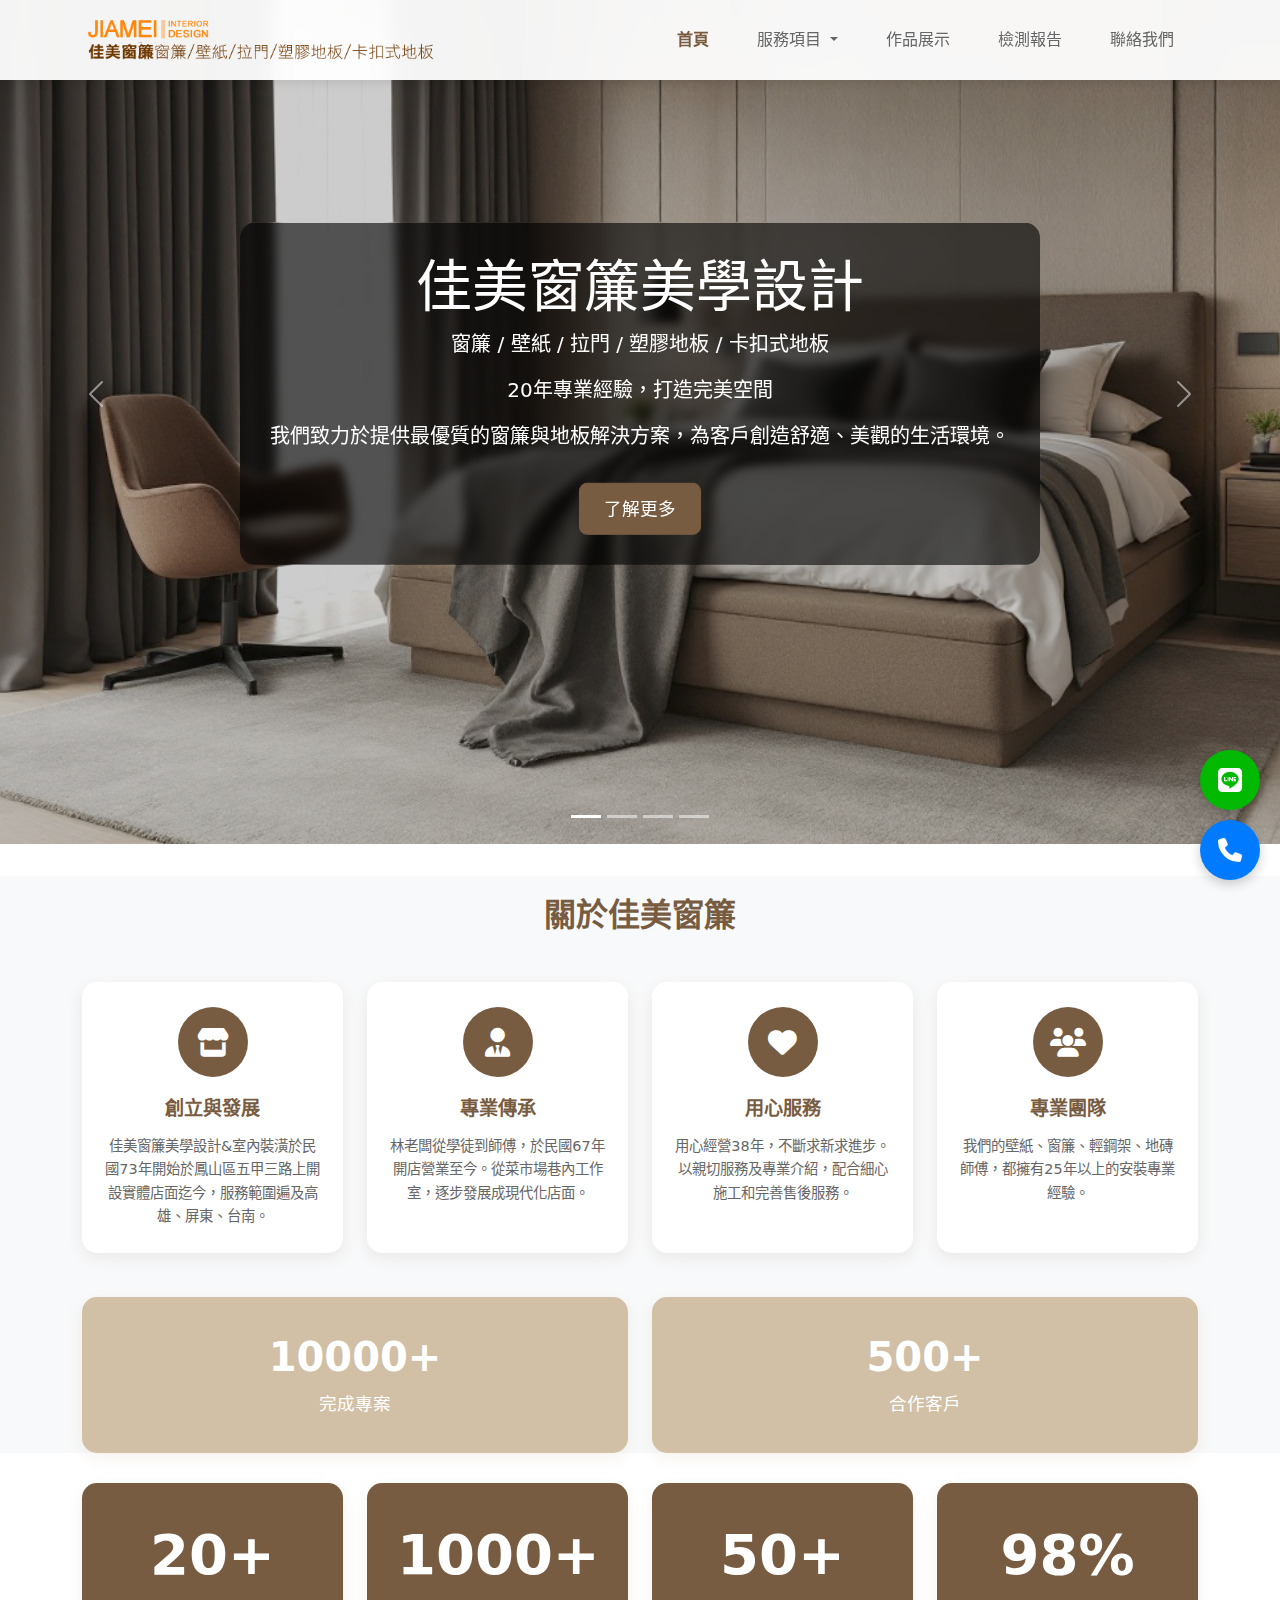
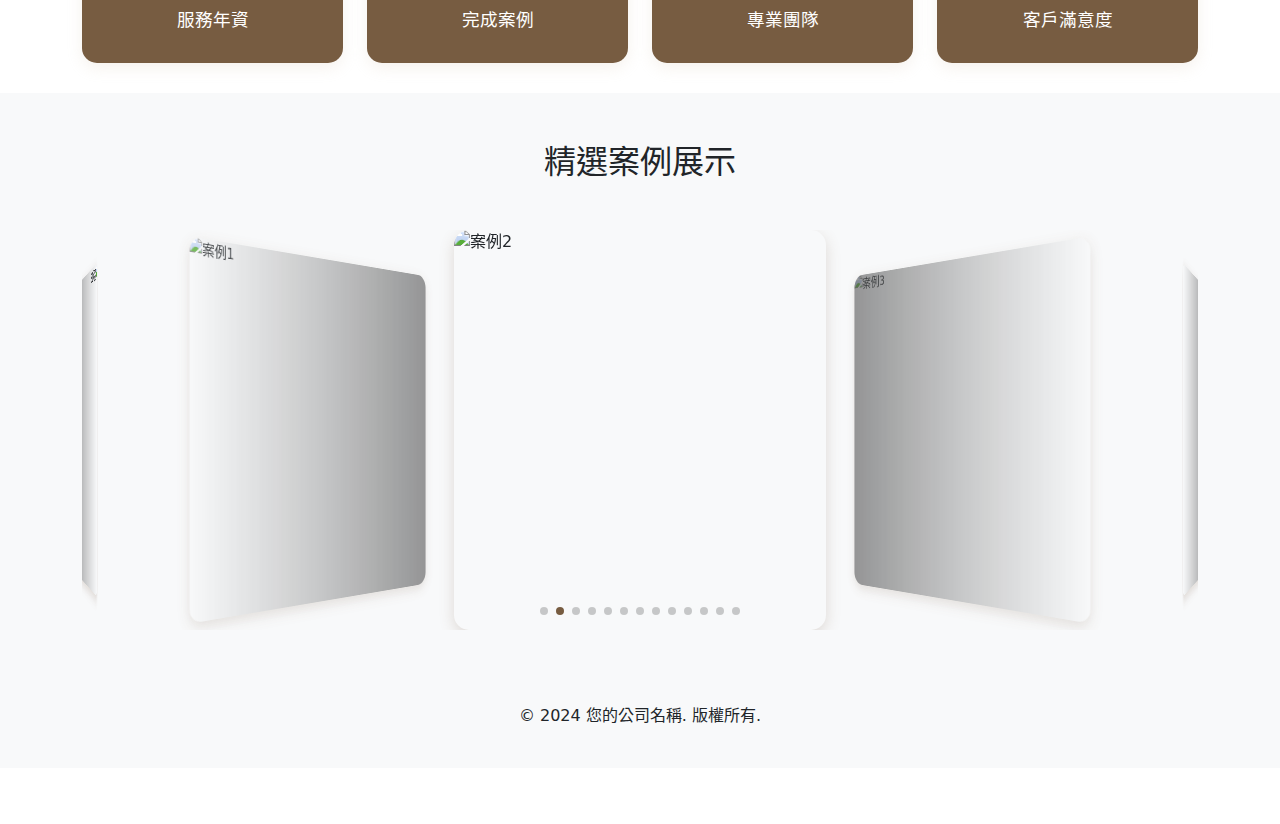
==== index.html @ 1e99ecb6 "20250117-1" ====
<!DOCTYPE html>
<html lang="zh-TW">
<head>
    <meta charset="UTF-8">
    <meta name="viewport" content="width=device-width, initial-scale=1.0">
    <title>首頁</title>
    <link href="https://cdn.jsdelivr.net/npm/bootstrap@5.3.0/dist/css/bootstrap.min.css" rel="stylesheet">
    <link href="styles/navbar.css" rel="stylesheet">
    <link href="styles/common.css" rel="stylesheet">
    <link href="styles/style.css" rel="stylesheet">
    <!-- Font Awesome -->
    <link rel="stylesheet" href="https://cdnjs.cloudflare.com/ajax/libs/font-awesome/6.5.1/css/all.min.css">
    <!-- Swiper CSS -->
    <link rel="stylesheet" href="https://cdn.jsdelivr.net/npm/swiper@11/swiper-bundle.min.css" />
</head>
<body>
    <!-- 導航欄 -->
    <nav class="navbar navbar-expand-lg navbar-light bg-light fixed-top">
        <div class="container">
            <a class="navbar-brand" href="index.html">
                <img src="img/logo.png" alt="品牌名稱" class="navbar-logo">
            </a>
            <button class="navbar-toggler" type="button" data-bs-toggle="collapse" data-bs-target="#navbarNav">
                <span class="navbar-toggler-icon"></span>
            </button>
            <div class="collapse navbar-collapse" id="navbarNav">
                <ul class="navbar-nav ms-auto">
                    <li class="nav-item">
                        <a class="nav-link active" href="index.html">首頁</a>
                    </li>
                    <li class="nav-item dropdown">
                        <a class="nav-link dropdown-toggle" href="#" id="servicesDropdown" role="button" 
                           data-bs-toggle="dropdown" aria-expanded="false">
                            服務項目
                        </a>
                        <ul class="dropdown-menu" aria-labelledby="servicesDropdown">
                            <li><a class="dropdown-item" href="services.html#curtains">窗簾</a></li>
                            <li><a class="dropdown-item" href="services.html#sheer">窗紗</a></li>
                            <li><a class="dropdown-item" href="services.html#wallpaper">壁紙</a></li>
                            <li><a class="dropdown-item" href="services.html#plastic-door">塑膠拉門</a></li>
                            <li><a class="dropdown-item" href="services.html#vinyl-floor">塑膠地板</a></li>
                            <li><a class="dropdown-item" href="services.html#click-floor">卡扣地板</a></li>
                            <li><a class="dropdown-item" href="services.html#dimming">調光簾</a></li>
                            <li><a class="dropdown-item" href="services.html#roller">捲簾</a></li>
                            <li><a class="dropdown-item" href="services.html#divider">隔簾</a></li>
                            <li><a class="dropdown-item" href="services.html#beaded">珠簾</a></li>
                            <li><a class="dropdown-item" href="services.html#carpet">地毯</a></li>
                            <li><a class="dropdown-item" href="services.html#carpet-tile">方塊地毯</a></li>
                        </ul>
                    </li>
                    <li class="nav-item">
                        <a class="nav-link" href="portfolio.html">作品展示</a>
                    </li>
                    <li class="nav-item">
                        <a class="nav-link" href="reports.html">檢測報告</a>
                    </li>
                    <li class="nav-item">
                        <a class="nav-link" href="contact.html">聯絡我們</a>
                    </li>
                </ul>
            </div>
        </div>
    </nav>

    <!-- 全寬輪播圖 -->
    <div id="mainCarousel" class="carousel slide" data-bs-ride="carousel">
        <div class="carousel-indicators">
            <button type="button" data-bs-target="#mainCarousel" data-bs-slide-to="0" class="active"></button>
            <button type="button" data-bs-target="#mainCarousel" data-bs-slide-to="1"></button>
            <button type="button" data-bs-target="#mainCarousel" data-bs-slide-to="2"></button>
            <button type="button" data-bs-target="#mainCarousel" data-bs-slide-to="3"></button>
        </div>
        <div class="carousel-inner">
            <div class="carousel-item active">
                <img src="img/1.svg" alt="專業服務">
                <div class="carousel-caption" data-aos="fade-up">
                    <h1 class="display-4">佳美窗簾美學設計</h1>
                    <p class="lead">窗簾 / 壁紙 / 拉門 / 塑膠地板 / 卡扣式地板</p>
                    <p class="lead">20年專業經驗，打造完美空間</p>
                    <p class="lead">我們致力於提供最優質的窗簾與地板解決方案，為客戶創造舒適、美觀的生活環境。</p>
                 
                    <a href="#about" class="btn btn-primary btn-lg mt-3">了解更多</a>
                </div>
            </div>
            <div class="carousel-item">
                <img src="img/2.svg" alt="合作廠商">
                <div class="carousel-caption">
                    <h2>合作知名品牌</h2>
                    <p>與台灣多家知名企業長期配合</p>
                    <div class="partner-logos">
                        <img src="images/partner1.png" alt="合作廠商1" class="partner-logo">
                        <img src="images/partner2.png" alt="合作廠商2" class="partner-logo">
                        <img src="images/partner3.png" alt="合作廠商3" class="partner-logo">
                    </div>
                </div>
            </div>
            <div class="carousel-item">
                <img src="img/3.svg" alt="工程實績">
                <div class="carousel-caption">
                    <h2>精選工程實績</h2>
                    <p>展現專業施工品質與設計美學</p>
                    <div class="project-highlights">
                        <div class="project-item">
                            <img src="https://images.unsplash.com/photo-1540518614846-7eded433c457?auto=format&fit=crop&w=400" alt="案例1">
                            <p>台北101辦公大樓</p>
                        </div>
                        <div class="project-item">
                            <img src="https://images.unsplash.com/photo-1513694203232-719a280e022f?auto=format&fit=crop&w=400" alt="案例2">
                            <p>信義區豪宅</p>
                        </div>
                    </div>
                </div>
            </div>
            <div class="carousel-item">
                <img src="img/4.svg" alt="設計美學">
                <div class="carousel-caption">
                    <h2>設計美學</h2>
                    <p>專業設計團隊，為您打造完美空間</p>
                </div>
            </div>
        </div>
        <button class="carousel-control-prev" type="button" data-bs-target="#mainCarousel" data-bs-slide="prev">
            <span class="carousel-control-prev-icon"></span>
        </button>
        <button class="carousel-control-next" type="button" data-bs-target="#mainCarousel" data-bs-slide="next">
            <span class="carousel-control-next-icon"></span>
        </button>
    </div>
    <!-- 公司發展歷程 -->
    <section class="history-section" id="about">
        <div class="container">
            <h2 class="text-center mb-5">關於佳美窗簾</h2>
            <div class="row">
                <div class="col-6 col-md-3 mb-4" data-aos="fade-up">
                    <div class="history-card">
                        <div class="icon-wrapper">
                            <i class="fas fa-store"></i>
                        </div>
                        <h3>創立與發展</h3>
                        <p>佳美窗簾美學設計&室內裝潢於民國73年開始於鳳山區五甲三路上開設實體店面迄今，服務範圍遍及高雄、屏東、台南。</p>
                    </div>
                </div>
                <div class="col-6 col-md-3 mb-4" data-aos="fade-up" data-aos-delay="100">
                    <div class="history-card">
                        <div class="icon-wrapper">
                            <i class="fas fa-user-tie"></i>
                        </div>
                        <h3>專業傳承</h3>
                        <p>林老闆從學徒到師傅，於民國67年開店營業至今。從菜市場巷內工作室，逐步發展成現代化店面。</p>
                    </div>
                </div>
                <div class="col-6 col-md-3 mb-4" data-aos="fade-up" data-aos-delay="200">
                    <div class="history-card">
                        <div class="icon-wrapper">
                            <i class="fas fa-heart"></i>
                        </div>
                        <h3>用心服務</h3>
                        <p>用心經營38年，不斷求新求進步。以親切服務及專業介紹，配合細心施工和完善售後服務。</p>
                    </div>
                </div>
                <div class="col-6 col-md-3 mb-4" data-aos="fade-up" data-aos-delay="300">
                    <div class="history-card">
                        <div class="icon-wrapper">
                            <i class="fas fa-users"></i>
                        </div>
                        <h3>專業團隊</h3>
                        <p>我們的壁紙、窗簾、輕鋼架、地磚師傅，都擁有25年以上的安裝專業經驗。</p>
                    </div>
                </div>
            </div>
        </div>
    </section>
    <!-- 關於我們 (Parallax Section) -->
    <section id="about-section" class="parallax-section">
        <div class="container parallax-content">
            <div class="row">
                <div class="col-6" data-aos="fade-up">
                    <div class="card bg-transparent text-white border-light">
                        <div class="card-body text-center">
                            <h3>10000+</h3>
                            <p>完成專案</p>
                        </div>
                    </div>
                </div>
                <div class="col-6" data-aos="fade-up" data-aos-delay="100">
                    <div class="card bg-transparent text-white border-light">
                        <div class="card-body text-center">
                            <h3>500+</h3>
                            <p>合作客戶</p>
                        </div>
                    </div>
                </div>
            </div>
        </div>
    </section>

    <!-- 統計數據 (Parallax Section) -->
    <section class="stats-section">
        <div class="container">
            <div class="row">
                <div class="col-md-3" data-aos="fade-up">
                    <div class="stat-item">
                        <div class="stat-number">20+</div>
                        <div class="stat-label">服務年資</div>
                    </div>
                </div>
                <div class="col-md-3" data-aos="fade-up" data-aos-delay="100">
                    <div class="stat-item">
                        <div class="stat-number">1000+</div>
                        <div class="stat-label">完成案例</div>
                    </div>
                </div>
                <div class="col-md-3" data-aos="fade-up" data-aos-delay="200">
                    <div class="stat-item">
                        <div class="stat-number">50+</div>
                        <div class="stat-label">專業團隊</div>
                    </div>
                </div>
                <div class="col-md-3" data-aos="fade-up" data-aos-delay="300">
                    <div class="stat-item">
                        <div class="stat-number">98%</div>
                        <div class="stat-label">客戶滿意度</div>
                    </div>
                </div>
            </div>
        </div>
    </section>



    <!-- Swiper Gallery -->
    <section class="swiper-section">
        <div class="container">
            <h2 class="text-center mb-5">精選案例展示</h2>
            <div class="swiper mySwiper">
                <div class="swiper-wrapper">
                    <div class="swiper-slide">
                        <img src="https://images.unsplash.com/photo-1540518614846-7eded433c457?auto=format&fit=crop&w=800" alt="案例1" />
                    </div>
                    <div class="swiper-slide">
                        <img src="https://images.unsplash.com/photo-1513694203232-719a280e022f?auto=format&fit=crop&w=800" alt="案例2" />
                    </div>
                    <div class="swiper-slide">
                        <img src="https://images.unsplash.com/photo-1505693416388-ac5ce068fe85?auto=format&fit=crop&w=800" alt="案例3" />
                    </div>
                    <div class="swiper-slide">
                        <img src="https://images.unsplash.com/photo-1615874959474-d609969a20ed?auto=format&fit=crop&w=800" alt="案例4" />
                    </div>
                    <div class="swiper-slide">
                        <img src="https://images.unsplash.com/photo-1616486029423-aaa4789e8c9a?auto=format&fit=crop&w=800" alt="案例5" />
                    </div>
                    <div class="swiper-slide">
                        <img src="https://images.unsplash.com/photo-1616486338812-3dadae4b4ace?auto=format&fit=crop&w=800" alt="案例6" />
                    </div>
                    <div class="swiper-slide">
                        <img src="https://images.unsplash.com/photo-1616137422495-1e9e46e2aa77?auto=format&fit=crop&w=800" alt="案例7" />
                    </div>
                    <div class="swiper-slide">
                        <img src="https://images.unsplash.com/photo-1615529182904-14819c35db37?auto=format&fit=crop&w=800" alt="案例8" />
                    </div>
                    <div class="swiper-slide">
                        <img src="https://images.unsplash.com/photo-1615876234886-fd9a39fda97f?auto=format&fit=crop&w=800" alt="案例9" />
                    </div>
                    <div class="swiper-slide">
                        <img src="https://images.unsplash.com/photo-1616594039964-ae9021a400a0?auto=format&fit=crop&w=800" alt="案例10" />
                    </div>
                    <div class="swiper-slide">
                        <img src="https://images.unsplash.com/photo-1615529182904-14819c35db37?auto=format&fit=crop&w=800" alt="案例11" />
                    </div>
                    <div class="swiper-slide">
                        <img src="https://images.unsplash.com/photo-1616046229478-9901c5536a45?auto=format&fit=crop&w=800" alt="案例12" />
                    </div>
                    <div class="swiper-slide">
                        <img src="https://images.unsplash.com/photo-1615876234886-fd9a39fda97f?auto=format&fit=crop&w=800" alt="案例13" />
                    </div>
                </div>
                <div class="swiper-pagination"></div>
            </div>
        </div>
    </section>

    <!-- 頁腳 -->
    <footer class="bg-light py-4">
        <div class="container text-center">
            <p>© 2024 您的公司名稱. 版權所有.</p>
        </div>
    </footer>

    <!-- Floating Buttons -->
    <div class="floating-buttons">
        <a href="https://line.me/ti/p/7IXOg4XTVN" class="floating-btn line" target="_blank" rel="noopener noreferrer">
            <i class="fab fa-line"></i>
        </a>
        <a href="tel:07-8119955" class="floating-btn phone">
            <i class="fas fa-phone"></i>
        </a>
    </div>

    <!-- Scripts -->
    <script src="https://cdn.jsdelivr.net/npm/bootstrap@5.3.0/dist/js/bootstrap.bundle.min.js"></script>
    <script src="https://unpkg.com/aos@2.3.1/dist/aos.js"></script>
    <!-- Swiper JS -->
    <script src="https://cdn.jsdelivr.net/npm/swiper@11/swiper-bundle.min.js"></script>
    <script>
        AOS.init({
            duration: 1000,
            once: true,
            offset: 100
        });

        // Initialize Swiper
        var swiper = new Swiper(".mySwiper", {
            effect: "coverflow",
            grabCursor: true,
            centeredSlides: true,
            slidesPerView: 3,
            autoplay: {
                delay: 3000,
                disableOnInteraction: false,
            },
            loop: true,
            coverflowEffect: {
                rotate: 30,
                stretch: 0,
                depth: 100,
                modifier: 2,
                slideShadows: true,
            },
            initialSlide: 1,
            pagination: {
                el: ".swiper-pagination",
                clickable: true,
            },
            breakpoints: {
                320: {
                    slidesPerView: 1,
                },
                768: {
                    slidesPerView: 2,
                },
                1024: {
                    slidesPerView: 3,
                },
            }
        });

        // Add smooth scrolling for anchor links
        document.querySelectorAll('a[href^="#"]').forEach(anchor => {
            anchor.addEventListener('click', function (e) {
                e.preventDefault();
                document.querySelector(this.getAttribute('href')).scrollIntoView({
                    behavior: 'smooth'
                });
            });
        });

        // Navbar shrink effect
        function handleNavbarShrink() {
            const navbar = document.querySelector('.navbar');
            const body = document.body;
            if (window.scrollY > 50) {
                navbar.classList.add('shrink');
                body.classList.add('scrolled');
            } else {
                navbar.classList.remove('shrink');
                body.classList.remove('scrolled');
            }
        }

        // Add event listeners
        window.addEventListener('scroll', handleNavbarShrink);
        // Initial check on page load
        window.addEventListener('load', handleNavbarShrink);

        // Close mobile menu when clicking outside
        document.addEventListener('click', function(event) {
            const navbar = document.querySelector('.navbar-collapse');
            const toggler = document.querySelector('.navbar-toggler');
            if (navbar.classList.contains('show') && 
                !navbar.contains(event.target) && 
                !toggler.contains(event.target)) {
                toggler.click();
            }
        });
    </script>
</body>
</html>
---- styles/navbar.css ----
/* Navbar Styles */
.navbar {
    background: rgba(255, 255, 255, 0.95) !important;
    backdrop-filter: blur(10px);
    box-shadow: 0 2px 10px rgba(0,0,0,0.1);
    transition: all 0.3s ease;
    padding: 8px;
    height: 80px;
}

.navbar.shrink {
    padding: 0.5rem;
    height: 60px;
    background: rgba(255, 255, 255, 0.98) !important;
}

.navbar-brand {
    font-weight: 700;
    font-size: 1.8rem;
    transition: all 0.3s ease;
    color: #333;
}

.navbar.shrink .navbar-brand {
    font-size: 1.5rem;
}

/* Nav Items */
.navbar-nav {
    align-items: center;
    margin-left: auto !important;
}

.nav-item {
    position: relative;
    padding: 0 0.5rem;
}

.nav-link {
    font-weight: 500;
    padding: 0.5rem 1rem !important;
    transition: all 0.3s ease;
    font-size: 1rem;
    color: #666 !important;
}

.nav-link:hover,
.nav-link.active {
    color: #775c41 !important;
}

.nav-link.active {
    font-weight: 700;
}

/* Dropdown styles */
.dropdown-menu {
    margin-top: 0.5rem;
    border: none;
    border-radius: 10px;
    box-shadow: 0 5px 15px rgba(0,0,0,0.1);
    padding: 0.5rem 0;
    background: rgba(255, 255, 255, 0.98);
    backdrop-filter: blur(10px);
}

.dropdown-item {
    padding: 0.5rem 1.5rem;
    transition: all 0.3s ease;
    color: #666;
    font-size: 0.95rem;
}

.dropdown-item:hover {
    background-color: #f8f9fa;
    color: #775c41;
    transform: translateX(5px);
}

/* Mobile menu styles */
@media (max-width: 991.98px) {
    .navbar-collapse {
        position: fixed;
        top: 0;
        left: 0;
        right: 0;
        background: rgba(255, 255, 255, 0.98);
        backdrop-filter: blur(10px);
        padding: 5rem 2rem 2rem;
        height: 100vh;
        overflow-y: auto;
        transform: translateY(-100%);
        transition: transform 0.3s ease-in-out;
        box-shadow: 0 2px 10px rgba(0,0,0,0.1);
        z-index: 1050;
    }

    .navbar-brand {
        position: relative;
        z-index: 2000;
    }

    .navbar-collapse.show {
        transform: translateY(0);
    }

    .navbar-toggler {
        padding: 0.5rem;
        border: none;
        background: transparent;
        position: fixed;
        top: 1.2rem;
        right: 1rem;
        z-index: 2000;
    }

    .navbar.shrink .navbar-toggler {
        top: 0.8rem;
    }

    .navbar-toggler:focus {
        box-shadow: none;
        outline: none;
    }

    /* Custom hamburger icon */
    .navbar-toggler-icon {
        background-image: none;
        position: relative;
        width: 24px;
        height: 2px;
        background-color: #333;
        transition: all 0.3s ease;
    }

    .navbar-toggler-icon::before,
    .navbar-toggler-icon::after {
        content: '';
        position: absolute;
        width: 24px;
        height: 2px;
        background-color: #333;
        transition: all 0.3s ease;
        left: 0;
    }

    .navbar-toggler-icon::before {
        top: -8px;
    }

    .navbar-toggler-icon::after {
        bottom: -8px;
    }

    .navbar-toggler[aria-expanded="true"] .navbar-toggler-icon {
        background-color: transparent;
    }

    .navbar-toggler[aria-expanded="true"] .navbar-toggler-icon::before {
        transform: rotate(45deg);
        top: 0;
    }

    .navbar-toggler[aria-expanded="true"] .navbar-toggler-icon::after {
        transform: rotate(-45deg);
        bottom: 0;
    }

    .nav-item {
        opacity: 0;
        transform: translateY(-20px);
        animation: slideIn 0.3s forwards;
        text-align: center;
        margin: 1rem 0;
        padding: 0;
    }

    .nav-link {
        font-size: 1.1rem;
        padding: 0.5rem !important;
    }

    .dropdown-menu {
        background: transparent;
        box-shadow: none;
        text-align: center;
        margin-top: 0;
        padding: 0.5rem 0;
    }

    .dropdown-item {
        color: #666;
        padding: 0.5rem;
        font-size: 1rem;
    }

    @keyframes slideIn {
        to {
            opacity: 1;
            transform: translateY(0);
        }
    }

    .nav-item:nth-child(1) { animation-delay: 0.1s; }
    .nav-item:nth-child(2) { animation-delay: 0.2s; }
    .nav-item:nth-child(3) { animation-delay: 0.3s; }
    .nav-item:nth-child(4) { animation-delay: 0.4s; }
    .nav-item:nth-child(5) { animation-delay: 0.5s; }
}

/* Remove .scrolled class and only use .shrink */
.navbar.scrolled {
    background: rgba(255, 255, 255, 0.98) !important;
    box-shadow: 0 2px 10px rgba(0,0,0,0.1);
}

/* Update service details checkmark color */
.service-details ul li:before {
    content: "✓";
    color: #775c41;
    position: absolute;
    left: 0;
    top: 0;
}

/* Update floating phone button color */
.floating-btn.phone {
    background: #775c41;
}

/* Update any other blue colors to match */
.nav-pills .nav-link.active,
.nav-pills .show > .nav-link {
    background-color: #775c41;
}

.nav-pills .nav-link:hover {
    color: #775c41;
}

.navbar-logo {
    height: 50px;
    width: auto;
    transition: height 0.3s ease;
}

.navbar.shrink .navbar-logo {
    height: 35px;
}

@media (max-width: 768px) {
    .navbar-logo {
        height: 35px;
    }
    .navbar.shrink .navbar-logo {
        height: 30px;
    }
}
---- styles/common.css ----
/* Page Header Styles */
.page-header {
    position: relative;
    height: 250px;
    background-position: center;
    background-size: cover;
    background-attachment: fixed;
    display: flex;
    align-items: center;
    justify-content: center;
    margin-top: 80px;
    overflow: hidden;
    transition: margin-top 0.3s ease;
    z-index: 1;
}

.page-header::before {
    content: '';
    position: absolute;
    top: 0;
    left: 0;
    right: 0;
    bottom: 0;
    background: rgba(0, 0, 0, 0.5);
    z-index: -1;
}

.page-header h1 {
    color: #fff;
    position: relative;
    font-size: 3rem;
    font-weight: bold;
    text-shadow: 2px 2px 4px rgba(0,0,0,0.5);
    padding: 20px 40px;
    border-radius: 10px;
    background: rgba(0, 0, 0, 0.3);
    backdrop-filter: blur(5px);
    margin: 0;
}

/* Adjust margin when navbar shrinks */
body.scrolled .page-header {
    margin-top: 60px;
}

/* Responsive adjustments */
@media (max-width: 768px) {
    .page-header {
        height: 200px;
    }
    
    .page-header h1 {
        font-size: 2rem;
        padding: 15px 30px;
    }
}
---- styles/style.css ----
body {
    background-color: #fff;

}
.contact-section {
    padding: 80px 0;
}
.map-container {
    width: 100%;
    height: 400px;
} 


body {
    background-color: #fff;
}

/* Carousel Styles */
.carousel {
    margin-top: -56px;
}
.carousel-item {
    height: 100vh; /* Full viewport height */
}
.carousel-item img {
    height: 100%;
    width: 100%;
    object-fit: cover;
    filter: brightness(0.8); /* Slightly darken images */
}
.carousel-caption {
    background: rgba(0, 0, 0, 0.6);
    padding: 30px;
    border-radius: 15px;
    max-width: 800px;
    margin: 0 auto;
    bottom: 50%;
    transform: translateY(50%);
    backdrop-filter: blur(5px);
}

/* Parallax Sections */
.parallax-section {
    position: relative;
    background: #f8f9fa;
    padding: 0px 0;
    user-select: none;
}

.parallax-content {
    position: relative;
    z-index: 1;
}

.parallax-content .card {
    background: #d1c0a5 !important;
    border: none;
    border-radius: 15px;
    padding: 20px;
    box-shadow: 0 5px 15px rgba(209, 192, 165, 0.2);
    transition: transform 0.3s ease;
}

.parallax-content .card:hover {
    transform: translateY(-10px);
    box-shadow: 0 8px 20px rgba(209, 192, 165, 0.3);
}

.parallax-content .card-body h3 {
    font-size: 2.5rem;
    font-weight: 700;
    margin-bottom: 10px;
}

.parallax-content .card-body p {
    font-size: 1.1rem;
    margin-bottom: 0;
}

/* Update background images with royalty-free images */
#about-section {
    /* background-image: url('https://images.unsplash.com/photo-1505693416388-ac5ce068fe85?auto=format&fit=crop&w=1920'); */
}

.stats-section {
    margin-top:30px;
    margin-bottom:30px;
    /* background-image: url('https://images.unsplash.com/photo-1513694203232-719a280e022f?auto=format&fit=crop&w=1920'); */
}

/* Add hover effects */
.gallery-item {
    position: relative;
    overflow: hidden;
    border-radius: 10px;
    box-shadow: 0 5px 15px rgba(0,0,0,0.2);
}
.gallery-item img {
    transition: all 0.5s ease;
}
.gallery-item:hover img {
    transform: scale(1.1);
}
.gallery-item::after {
    content: '';
    position: absolute;
    top: 0;
    left: 0;
    right: 0;
    bottom: 0;
    background: rgba(0,0,0,0.3);
    opacity: 0;
    transition: opacity 0.3s ease;
}
.gallery-item:hover::after {
    opacity: 1;
}

/* Timeline improvements */
.timeline::before {
    content: '';
    position: absolute;
    left: 50%;
    width: 2px;
    height: 100%;
    background: linear-gradient(to bottom, transparent, #007bff, transparent);
    transform: translateX(-50%);
}
.timeline-item {
    margin-bottom: 70px;
}
.timeline-content {
    position: relative;
    padding: 30px;
    background: #fff;
    border-radius: 10px;
    box-shadow: 0 5px 15px rgba(0,0,0,0.1);
    transition: transform 0.3s ease;
}
.timeline-content:hover {
    transform: translateY(-5px);
}
.timeline-content::before {
    content: '';
    position: absolute;
    width: 20px;
    height: 20px;
    background: #007bff;
    border-radius: 50%;
    top: 50%;
}
.timeline-item:nth-child(odd) .timeline-content::before {
    right: -60px;
}
.timeline-item:nth-child(even) .timeline-content::before {
    left: -60px;
}

/* Stat improvements */
.stat-item {
    text-align: center;
    padding: 30px;
    border-radius: 15px;
    transition: transform 0.3s ease;
    color: white;
    box-shadow: 0 5px 15px rgba(209, 192, 165, 0.2);
}
.stat-item:hover {
    transform: translateY(-10px);
    box-shadow: 0 8px 20px rgba(209, 192, 165, 0.3);
}
.stat-number {
    font-size: 3.5rem;
    font-weight: bold;
    margin-bottom: 10px;
    color: white;
}

.stat-label {
    color: white;
    font-size: 1.1rem;
}

/* Different color for each stat item */
.stat-item:nth-child(1) {
    background: #775c41;
}

.stat-item:nth-child(2) {
    background: #664d37;
}

.stat-item:nth-child(3) {
    background: #553f2d;
}

.stat-item:nth-child(4) {
    background: #443223;
}

.btn.btn-primary {
    background-color: #775c41 !important;
    border-color: #775c41 !important;
    color: #fff;
    transition: all 0.3s ease;
}

.btn.btn-primary:hover {
    background-color: #664d37 !important;
    border-color: #664d37 !important;
    transform: translateY(-2px);
    box-shadow: 0 4px 8px rgba(119, 92, 65, 0.3);
}

.btn.btn-primary:active,
.btn.btn-primary:focus {
    background-color: #553f2d !important;
    border-color: #553f2d !important;
    box-shadow: 0 2px 4px rgba(119, 92, 65, 0.3);
}

/* For large buttons */
.btn-lg.btn-primary {
    padding: 0.75rem 1.5rem;
    font-size: 1.1rem;
}

/* Floating Buttons */
.floating-buttons {
    position: fixed;
    bottom: 20px;
    right: 20px;
    z-index: 1000;
    display: flex;
    flex-direction: column;
    gap: 10px;
}

.floating-btn {
    width: 60px;
    height: 60px;
    border-radius: 50%;
    display: flex;
    align-items: center;
    justify-content: center;
    color: white;
    text-decoration: none;
    transition: transform 0.3s ease, box-shadow 0.3s ease;
    box-shadow: 0 4px 12px rgba(0,0,0,0.2);
}

.floating-btn:hover {
    transform: translateY(-5px);
    box-shadow: 0 6px 15px rgba(0,0,0,0.3);
    color: white;
}

.floating-btn.line {
    background: #00B900;
}

.floating-btn.phone {
    background: #007bff;
}

/* Add animation for buttons */
@keyframes floatingButtonsIn {
    from {
        opacity: 0;
        transform: translateX(50px);
    }
    to {
        opacity: 1;
        transform: translateX(0);
    }
}

.floating-buttons {
    animation: floatingButtonsIn 0.5s ease forwards;
}

.floating-btn i {
    font-size: 24px;
}

/* Service Card Styles */
.services-section {
    padding: 80px 0;
}

.service-card {

    background: white;
    border-radius: 15px;
    overflow: hidden;
    transition: transform 0.3s ease, box-shadow 0.3s ease;

    box-shadow: 0 5px 15px rgba(0,0,0,0.1);
}

.service-card:hover {
    transform: translateY(-10px);
    box-shadow: 0 15px 30px rgba(0,0,0,0.2);
}

.service-card img {
    width: 100%;
    height: 200px;
    object-fit: cover;
}

.service-details {
    padding: 20px;
    background: #fff;
}

.service-title {
    font-size: 1rem;
     font-weight: 700;
    color: #333;
    display: block;
    font-weight: 500;
}

.service-details ul {
    list-style: none;
    padding-left: 0;
    margin-bottom: 15px;
}

.service-details ul li {
    margin-bottom: 8px;
    padding-left: 25px;
    position: relative;
    font-size: 0.9rem;
    color: #666;
}

.service-details ul li:before {
    content: "✓";
    color: #007bff;
    position: absolute;
    left: 0;
    top: 0;
}

.service-details .btn {
    width: 100%;
    padding: 8px;
}

/* Grid spacing */
.services-section .row > div {
    margin-bottom: 30px;
}

@media (max-width: 767px) {
    .service-card {
        max-width: 350px;
        margin: 0 auto 30px;
    }
}

/* Update media queries for responsive layout */
@media (max-width: 991.98px) {
    .services-section .col-lg-3 {
        width: 50%; /* Make cards take up 50% width (2 columns) */
    }
    
    .service-card {
        height: 100%;
        margin-bottom: 20px;
    }

    .service-details {
        padding: 15px;
    }

    .service-title {
        font-size: 1.2rem;
        margin-bottom: 10px;
    }

    .service-details ul li {
        font-size: 0.85rem;
        margin-bottom: 5px;
    }

    .service-card img {
        height: 150px;
    }
}

/* Additional mobile optimizations */
@media (max-width: 575.98px) {
    .services-section .container {
        padding-left: 10px;
        padding-right: 10px;
    }

    .service-card {
        margin-bottom: 15px;
    }

    .service-details .btn {
        padding: 6px;
        font-size: 0.9rem;
    }
}

/* Floating center button */
.floating-center-btn {
    position: fixed;
    bottom: 20px;
    left: 50%;
    transform: translateX(-50%);
    z-index: 1000;
    background-color: #775c41;
    color: white;
    padding: 12px 30px;
    border-radius: 25px;
    text-decoration: none;
    box-shadow: 0 4px 12px rgba(0,0,0,0.2);
    transition: all 0.3s ease;
    font-size: 1.1rem;
    font-weight: 500;
}

.floating-center-btn:hover {
    background-color: #664d37;
    transform: translateX(-50%) translateY(-5px);
    box-shadow: 0 6px 15px rgba(0,0,0,0.3);
    color: white;
}

/* Custom Scrollbar Styles */
::-webkit-scrollbar {
    width: 10px;
}

::-webkit-scrollbar-track {
    background: #f1f1f1;
    border-radius: 5px;
}

::-webkit-scrollbar-thumb {
    background: #775c41;
    border-radius: 5px;
    transition: all 0.3s ease;
}

::-webkit-scrollbar-thumb:hover {
    background: #664d37;
}

/* Firefox scrollbar */
* {
    scrollbar-width: thin;
    scrollbar-color: #775c41 #f1f1f1;
}

/* For mobile menu scrollbar */
.navbar-collapse::-webkit-scrollbar {
    width: 6px;
}

.navbar-collapse::-webkit-scrollbar-thumb {
    background: #775c41;
    border-radius: 3px;
}

.navbar-collapse::-webkit-scrollbar-track {
    background: #f8f9fa;
    border-radius: 3px;
}

/* Timeline Section Styles */
.history-section {
    margin-top:32px;
    padding: 20px 0;
    background-color: #f8f9fa;
}

.history-section h2 {
    color: #775c41;
    font-weight: 700;
    margin-bottom: 50px;
}

.history-card {
    background: white;
    border-radius: 15px;
    padding: 25px 20px;
    height: 100%;
    text-align: center;
    transition: all 0.3s ease;
    box-shadow: 0 5px 15px rgba(119, 92, 65, 0.1);
}

.history-card:hover {
    transform: translateY(-10px);
    box-shadow: 0 8px 20px rgba(119, 92, 65, 0.2);
}

.history-card .icon-wrapper {
    width: 70px;
    height: 70px;
    background: #775c41;
    border-radius: 50%;
    display: flex;
    align-items: center;
    justify-content: center;
    margin: 0 auto 20px;
    color: white;
    font-size: 1.8rem;
    transition: all 0.3s ease;
}

.history-card:hover .icon-wrapper {
    transform: scale(1.1);
    background: #664d37;
}

.history-card h3 {
    color: #775c41;
    font-size: 1.2rem;
    margin-bottom: 15px;
    font-weight: 700;
}

.history-card p {
    color: #666;
    font-size: 0.9rem;
    line-height: 1.6;
    margin-bottom: 0;
}


.project-gallery{
    margin-top:100px;
    margin-bottom:100px;
}

@media (max-width: 991.98px) {
    .history-card {
        padding: 20px 15px;
    }
    
    .history-card .icon-wrapper {
        width: 60px;
        height: 60px;
        font-size: 1.5rem;
    }
    
    .history-card h3 {
        font-size: 1.1rem;
    }
    
    .history-card p {
        font-size: 0.85rem;
    }
}

@media (max-width: 575.98px) {
    .history-section {
        padding: 50px 0;
    }
    
    .history-card {
        margin-bottom: 15px;
    }
}

/* Swiper Section Styles */
.swiper-section {
    padding: 50px 0;
    background: #f8f9fa;
}

.swiper {
    width: 100%;
    padding-top: 50px;
    padding-bottom: 50px;
    overflow: hidden;
}

.swiper-slide {
    background-position: center;
    background-size: cover;
    width: 100%;
    height: 400px;
    border-radius: 15px;
    overflow: hidden;
    box-shadow: 0 5px 15px rgba(119, 92, 65, 0.2);
    transition: transform 0.3s ease;
    transform-style: preserve-3d;
}

.swiper-slide img {
    display: block;
    width: 100%;
    height: 400px;
    object-fit: cover;
    border-radius: 15px;
}

.swiper-slide-active {
    transform: scale(1.2);
    z-index: 2;
}

.swiper-slide-prev,
.swiper-slide-next {
    transform: scale(0.9);
    opacity: 0.8;
}

.swiper-pagination-bullet-active {
    background: #775c41 !important;
}

/* Responsive adjustments */
@media (max-width: 768px) {
    .swiper-slide {
        height: 300px;
    }
    .swiper-slide-active {
        transform: scale(1.1);
    }
    .swiper-slide img {
        height: 300px;
    }
}
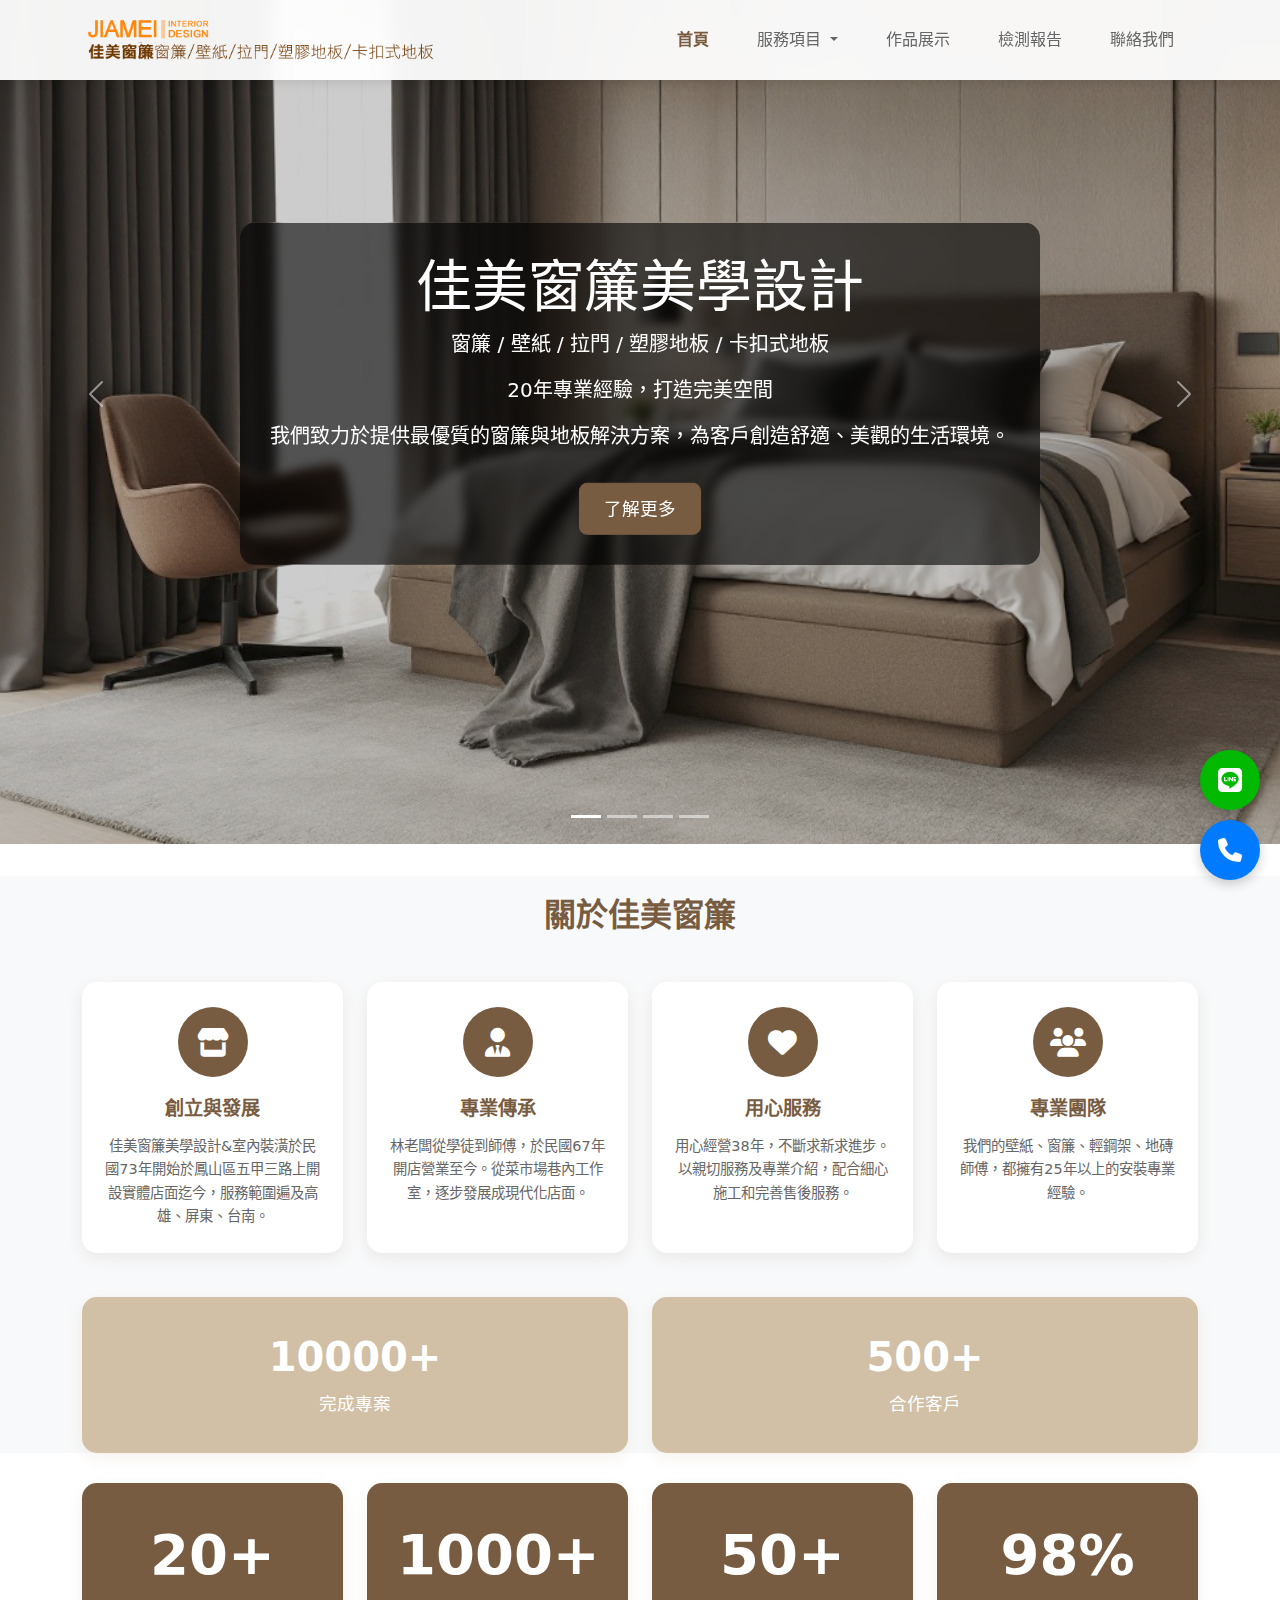
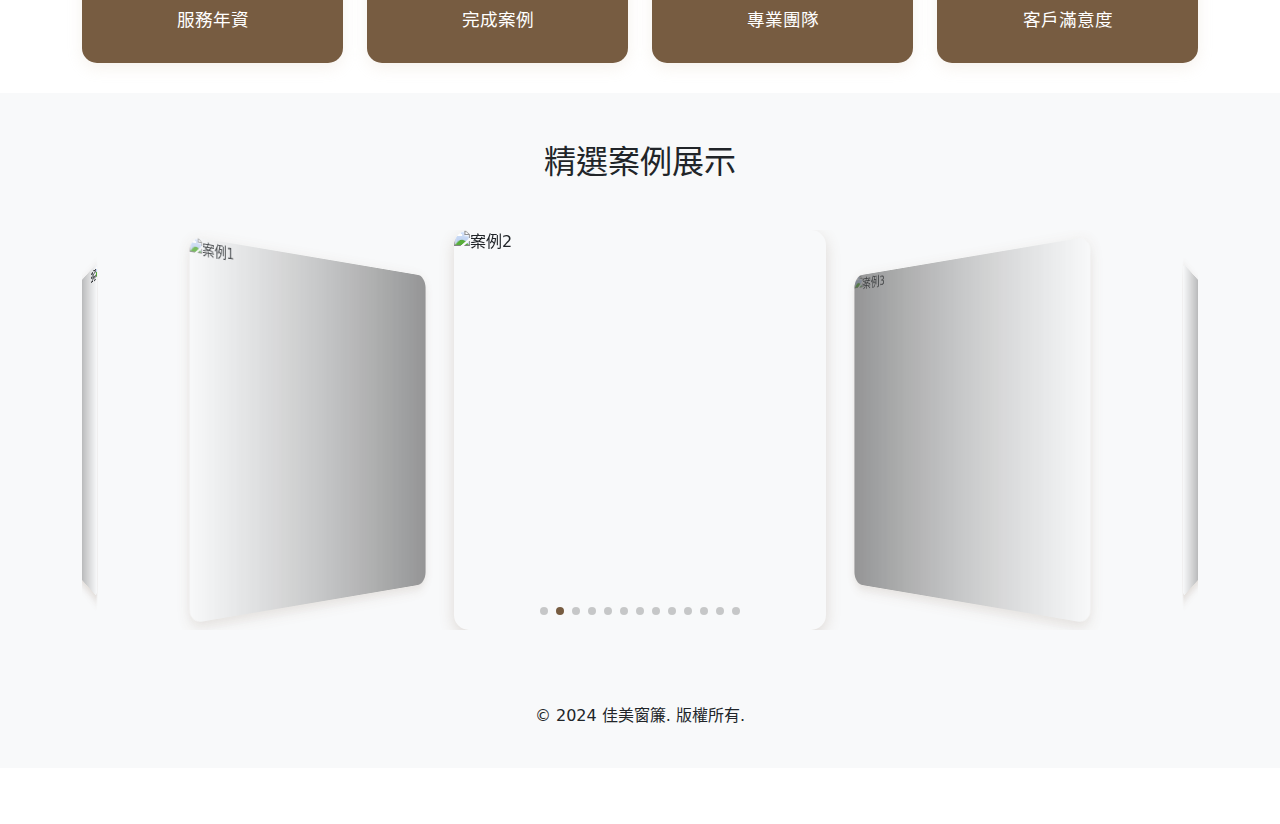
==== commit 959830d6: "Add files via upload" ====
--- a/index.html
+++ b/index.html
@@ -282,7 +282,7 @@
     <!-- 頁腳 -->
     <footer class="bg-light py-4">
         <div class="container text-center">
-            <p>© 2024 您的公司名稱. 版權所有.</p>
+            <p>© 2024 佳美窗簾. 版權所有.</p>
         </div>
     </footer>
 
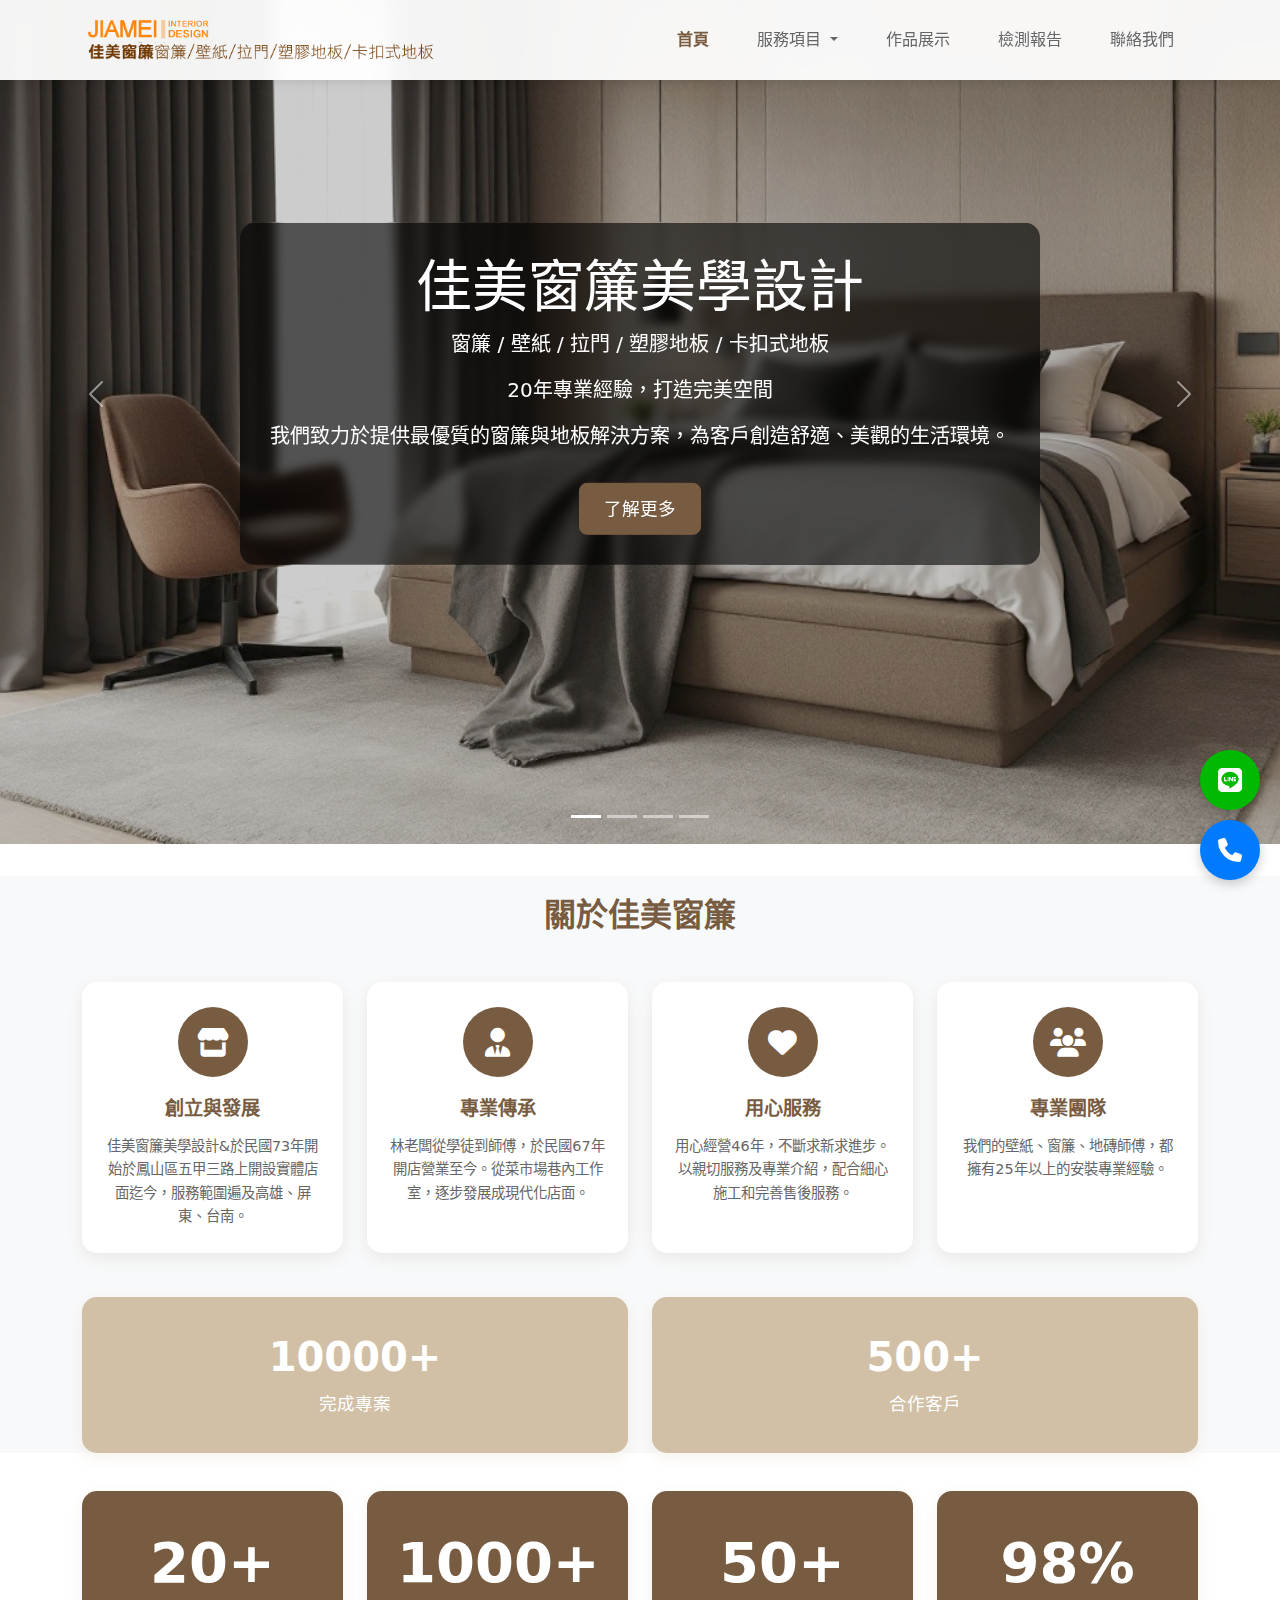
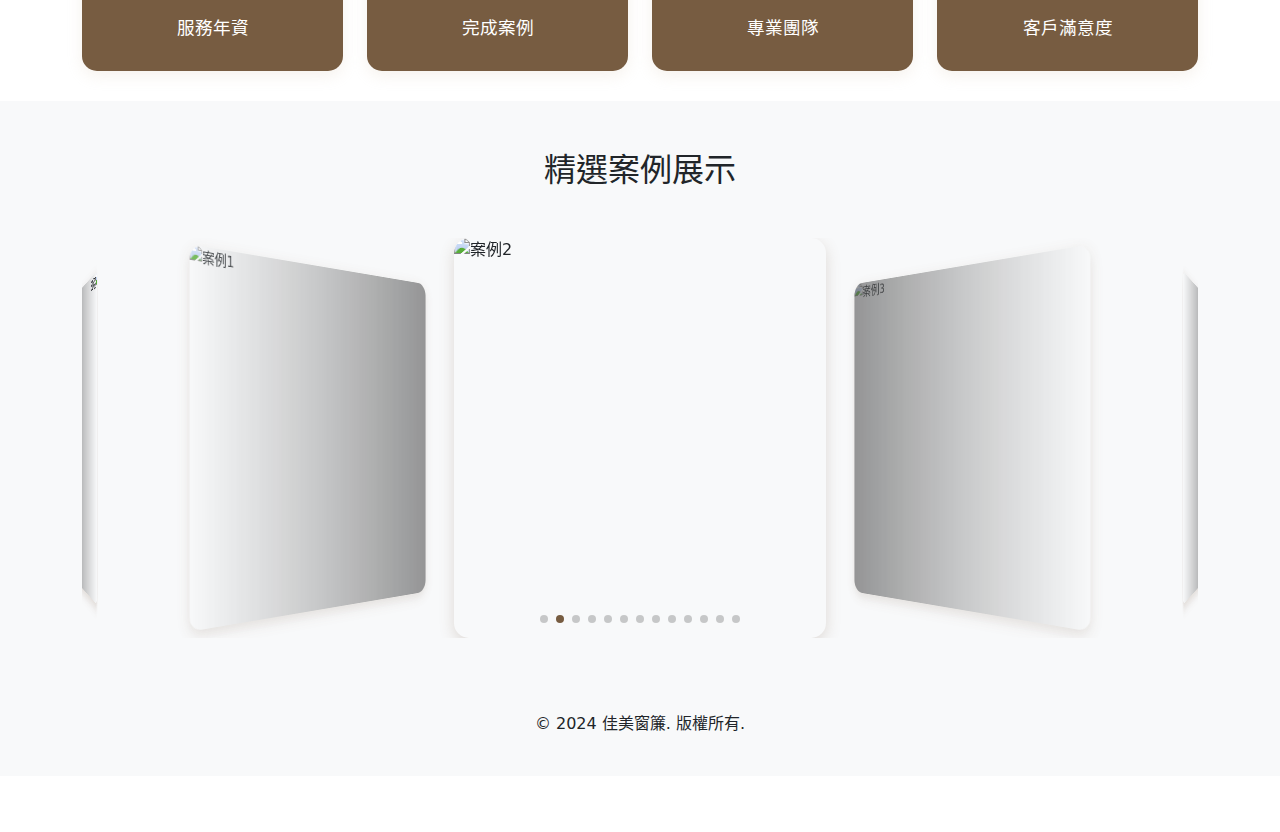
==== commit 640b5796: "Add files via upload" ====
--- a/index.html
+++ b/index.html
@@ -137,7 +137,7 @@
                             <i class="fas fa-store"></i>
                         </div>
                         <h3>創立與發展</h3>
-                        <p>佳美窗簾美學設計&室內裝潢於民國73年開始於鳳山區五甲三路上開設實體店面迄今，服務範圍遍及高雄、屏東、台南。</p>
+                        <p>佳美窗簾美學設計&於民國73年開始於鳳山區五甲三路上開設實體店面迄今，服務範圍遍及高雄、屏東、台南。</p>
                     </div>
                 </div>
                 <div class="col-6 col-md-3 mb-4" data-aos="fade-up" data-aos-delay="100">
@@ -155,7 +155,7 @@
                             <i class="fas fa-heart"></i>
                         </div>
                         <h3>用心服務</h3>
-                        <p>用心經營38年，不斷求新求進步。以親切服務及專業介紹，配合細心施工和完善售後服務。</p>
+                        <p>用心經營46年，不斷求新求進步。以親切服務及專業介紹，配合細心施工和完善售後服務。</p>
                     </div>
                 </div>
                 <div class="col-6 col-md-3 mb-4" data-aos="fade-up" data-aos-delay="300">
@@ -164,7 +164,7 @@
                             <i class="fas fa-users"></i>
                         </div>
                         <h3>專業團隊</h3>
-                        <p>我們的壁紙、窗簾、輕鋼架、地磚師傅，都擁有25年以上的安裝專業經驗。</p>
+                        <p>我們的壁紙、窗簾、地磚師傅，都擁有25年以上的安裝專業經驗。</p>
                     </div>
                 </div>
             </div>
@@ -198,25 +198,25 @@
     <section class="stats-section">
         <div class="container">
             <div class="row">
-                <div class="col-md-3" data-aos="fade-up">
+                <div class="col-md-3 col-sm-6 col-6 mt-2" data-aos="fade-up">
                     <div class="stat-item">
                         <div class="stat-number">20+</div>
                         <div class="stat-label">服務年資</div>
                     </div>
                 </div>
-                <div class="col-md-3" data-aos="fade-up" data-aos-delay="100">
+                <div class="col-md-3 col-sm-6 col-6 mt-2" data-aos="fade-up" data-aos-delay="100">
                     <div class="stat-item">
                         <div class="stat-number">1000+</div>
                         <div class="stat-label">完成案例</div>
                     </div>
                 </div>
-                <div class="col-md-3" data-aos="fade-up" data-aos-delay="200">
+                <div class="col-md-3 col-sm-6 col-6 mt-2" data-aos="fade-up" data-aos-delay="200">
                     <div class="stat-item">
                         <div class="stat-number">50+</div>
                         <div class="stat-label">專業團隊</div>
                     </div>
                 </div>
-                <div class="col-md-3" data-aos="fade-up" data-aos-delay="300">
+                <div class="col-md-3 col-sm-6 col-6 mt-2" data-aos="fade-up" data-aos-delay="300">
                     <div class="stat-item">
                         <div class="stat-number">98%</div>
                         <div class="stat-label">客戶滿意度</div>
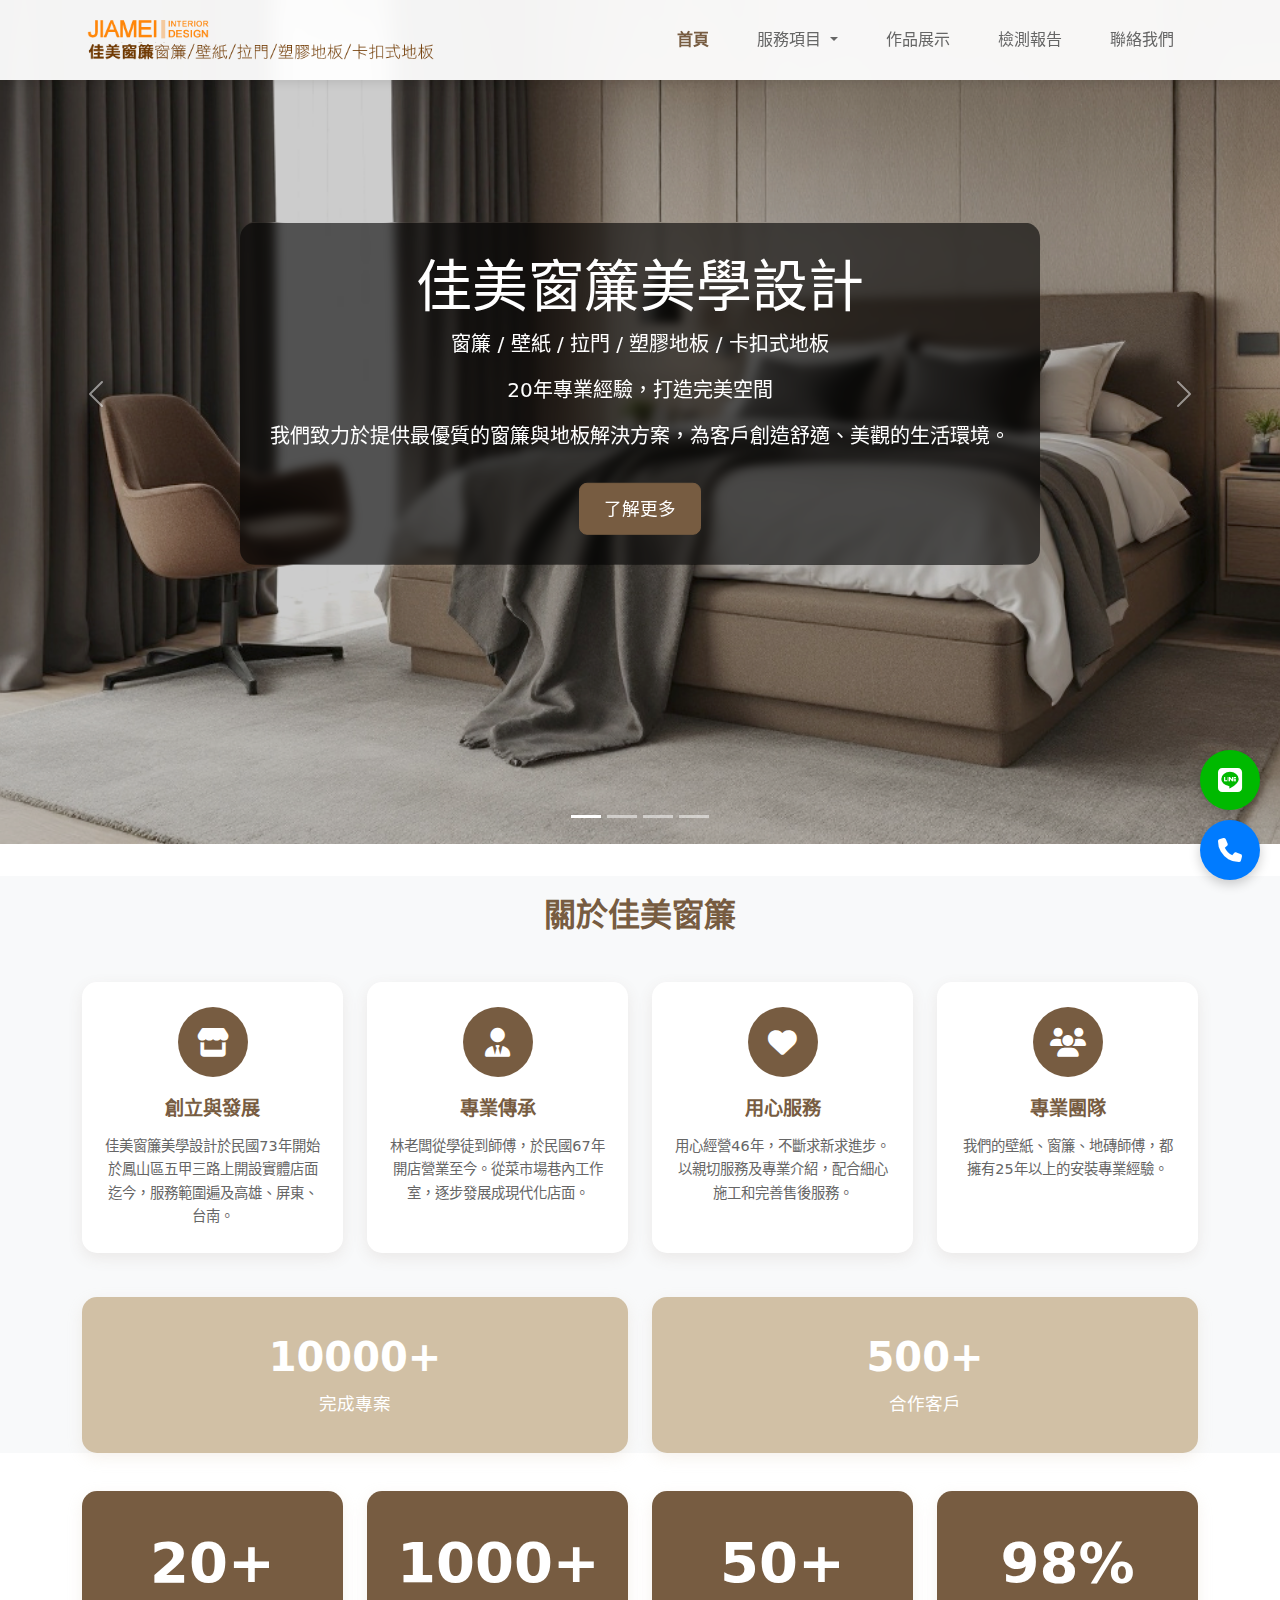
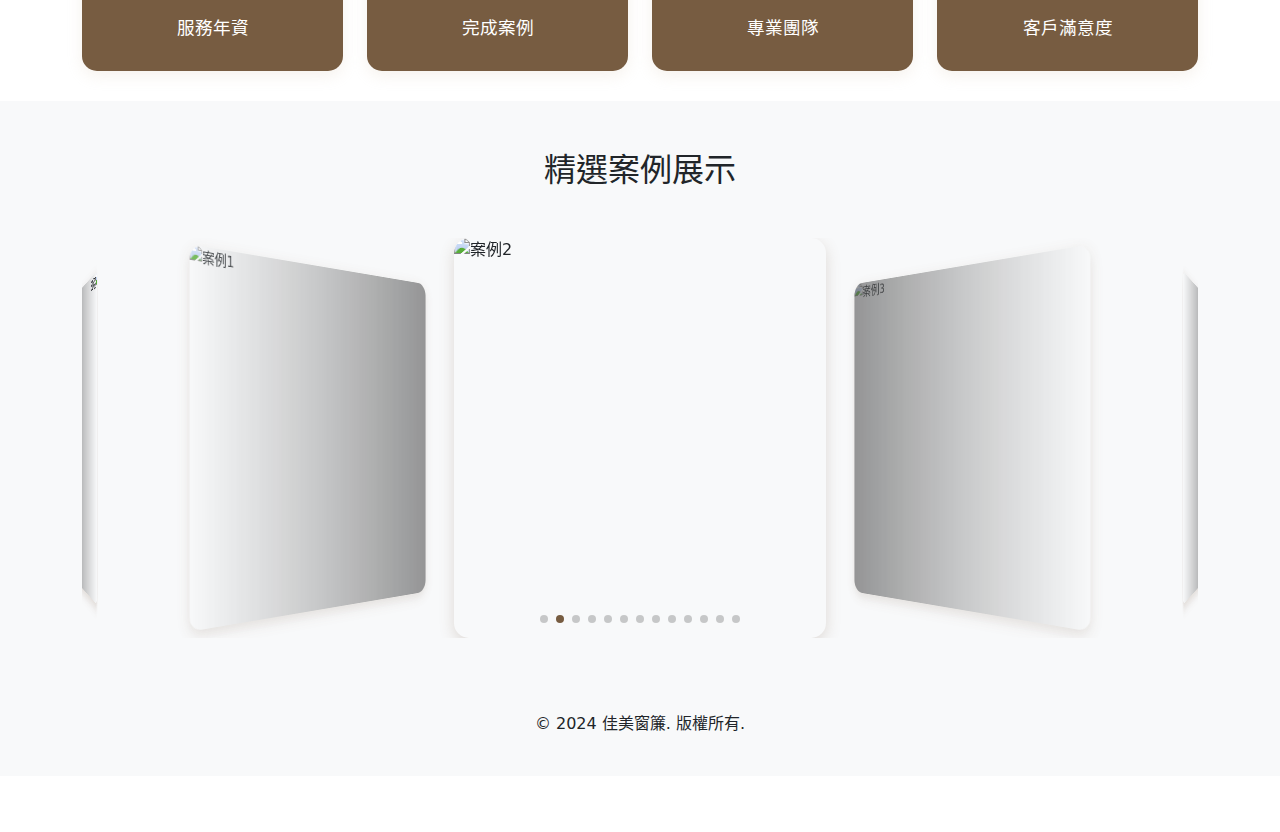
==== commit cb2381cc: "Add files via upload" ====
--- a/index.html
+++ b/index.html
@@ -137,7 +137,7 @@
                             <i class="fas fa-store"></i>
                         </div>
                         <h3>創立與發展</h3>
-                        <p>佳美窗簾美學設計&於民國73年開始於鳳山區五甲三路上開設實體店面迄今，服務範圍遍及高雄、屏東、台南。</p>
+                        <p>佳美窗簾美學設計於民國73年開始於鳳山區五甲三路上開設實體店面迄今，服務範圍遍及高雄、屏東、台南。</p>
                     </div>
                 </div>
                 <div class="col-6 col-md-3 mb-4" data-aos="fade-up" data-aos-delay="100">
